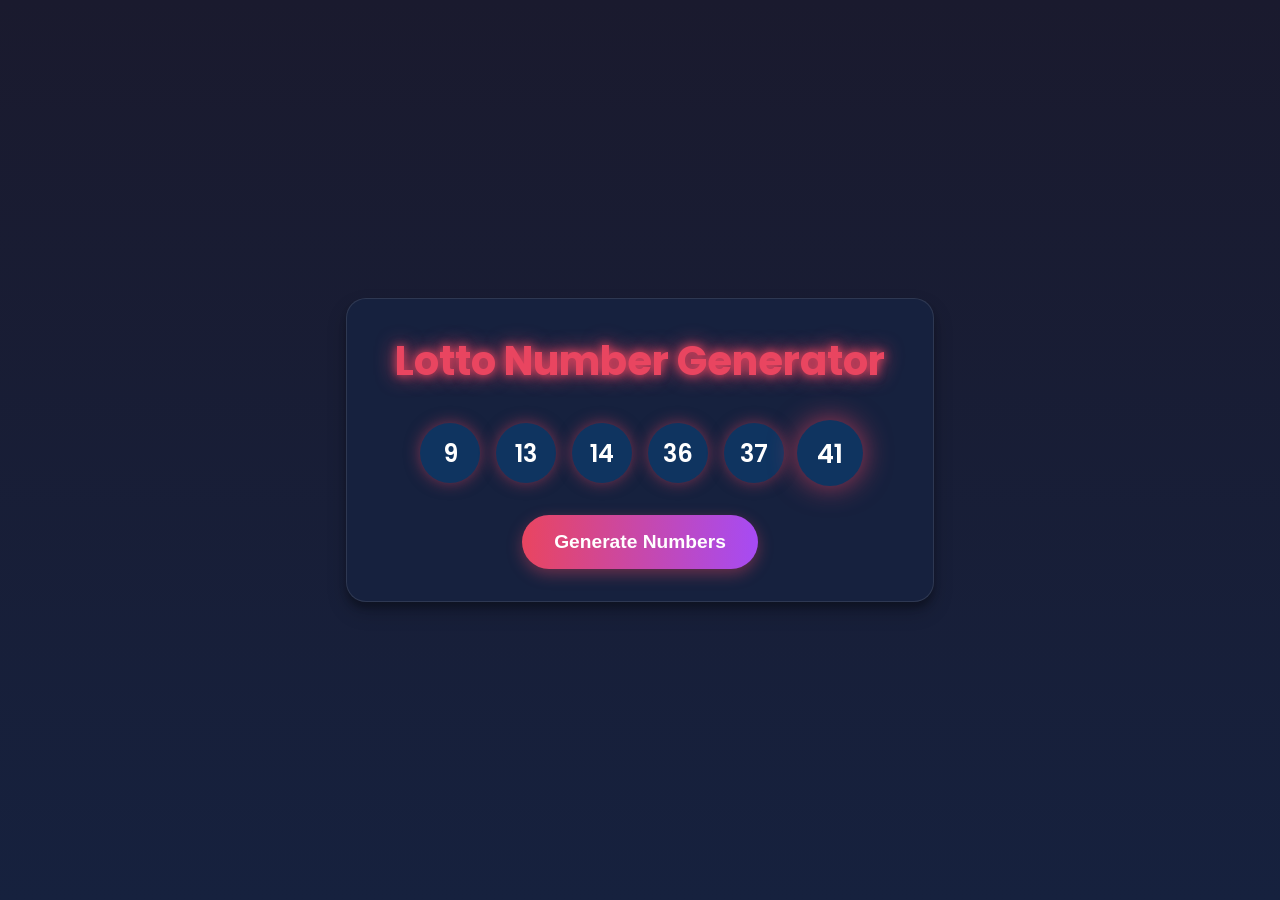
==== index.html @ a9f37d32 "Merge remote-tracking branch 'origin/main'" ====
<!DOCTYPE html>
<html lang="en">
<head>
    <meta charset="UTF-8">
    <meta name="viewport" content="width=device-width, initial-scale=1.0">
    <title>Lotto Number Generator</title>
    <link rel="stylesheet" href="style.css">
    <script src="main.js" defer></script>
</head>
<body>
    <main class="container">
        <h1>Lotto Number Generator</h1>
        <div class="lotto-numbers">
            <span class="number"></span>
            <span class="number"></span>
            <span class="number"></span>
            <span class="number"></span>
            <span class="number"></span>
            <span class="number"></span>
        </div>
        <button id="generate-btn">Generate Numbers</button>
    </main>
</body>
</html>
---- style.css ----
@import url('https://fonts.googleapis.com/css2?family=Poppins:wght@400;600;700&display=swap');

:root {
    --background-color: #1a1a2e;
    --container-color: #16213e;
    --primary-color: #0f3460;
    --accent-color: #e94560;
    --text-color: #ffffff;
    --font-family: 'Poppins', sans-serif;
}

* {
    margin: 0;
    padding: 0;
    box-sizing: border-box;
}

body {
    font-family: var(--font-family);
    background-color: var(--background-color);
    color: var(--text-color);
    display: flex;
    justify-content: center;
    align-items: center;
    min-height: 100vh;
    background-image: linear-gradient(to bottom, #1a1a2e, #16213e);

}

.container {
    background-color: var(--container-color);
    padding: 2rem 3rem;
    border-radius: 20px;
    text-align: center;
    box-shadow: 0 10px 20px rgba(0, 0, 0, 0.2), 0 6px 6px rgba(0, 0, 0, 0.23);
    border: 1px solid rgba(255, 255, 255, 0.1);
}

h1 {
    font-size: 2.5rem;
    font-weight: 700;
    margin-bottom: 2rem;
    color: var(--accent-color);
    text-shadow: 0 0 10px var(--accent-color), 0 0 20px var(--accent-color);
}

.lotto-numbers {
    display: flex;
    justify-content: center;
    gap: 1rem;
    margin-bottom: 2rem;
}

.number {
    background-color: var(--primary-color);
    color: var(--text-color);
    width: 60px;
    height: 60px;
    border-radius: 50%;
    display: flex;
    justify-content: center;
    align-items: center;
    font-size: 1.5rem;
    font-weight: 600;
    box-shadow: 0 0 15px rgba(233, 69, 96, 0.5);
    transition: all 0.3s ease;
}

#generate-btn {
    background-image: linear-gradient(to right, #e94560, #a64bf4);
    color: var(--text-color);
    border: none;
    padding: 1rem 2rem;
    font-size: 1.2rem;
    font-weight: 600;
    border-radius: 50px;
    cursor: pointer;
    transition: all 0.3s ease;
    box-shadow: 0 5px 15px rgba(233, 69, 96, 0.4);
}

#generate-btn:hover {
    transform: translateY(-3px);
    box-shadow: 0 8px 25px rgba(233, 69, 96, 0.6);
}

#generate-btn:active {
    transform: translateY(1px);
    box-shadow: 0 4px 10px rgba(233, 69, 96, 0.4);
}

@media (max-width: 600px) {
    .container {
        padding: 2rem;
    }

    h1 {
        font-size: 2rem;
    }

    .lotto-numbers {
        gap: 0.5rem;
    }

    .number {
        width: 50px;
        height: 50px;
        font-size: 1.2rem;
    }

    #generate-btn {
        padding: 0.8rem 1.5rem;
        font-size: 1rem;
    }
}
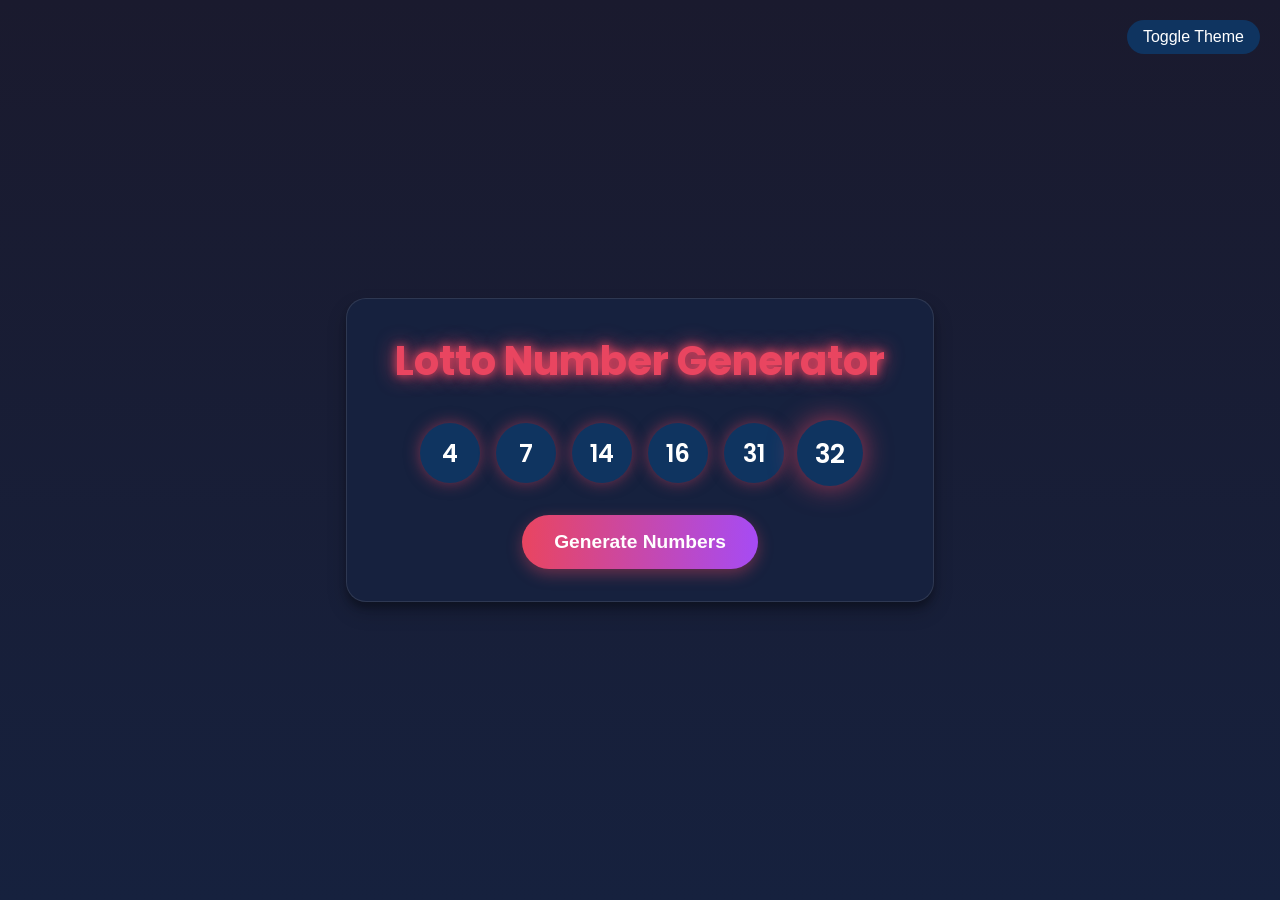
==== commit d06446d9: "feat: Add dark mode toggle" ====
--- a/index.html
+++ b/index.html
@@ -8,6 +8,7 @@
     <script src="main.js" defer></script>
 </head>
 <body>
+    <button id="theme-toggle">Toggle Theme</button>
     <main class="container">
         <h1>Lotto Number Generator</h1>
         <div class="lotto-numbers">
--- a/style.css
+++ b/style.css
@@ -7,6 +7,14 @@
     --accent-color: #e94560;
     --text-color: #ffffff;
     --font-family: 'Poppins', sans-serif;
+}
+
+body.light-mode {
+    --background-color: #f0f0f0;
+    --container-color: #ffffff;
+    --primary-color: #dcdcdc;
+    --accent-color: #ff6b6b;
+    --text-color: #333333;
 }
 
 * {
@@ -20,11 +28,31 @@
     background-color: var(--background-color);
     color: var(--text-color);
     display: flex;
+    flex-direction: column;
     justify-content: center;
     align-items: center;
     min-height: 100vh;
-    background-image: linear-gradient(to bottom, #1a1a2e, #16213e);
+    background-image: linear-gradient(to bottom, var(--background-color), var(--container-color));
+    transition: background-color 0.3s ease, color 0.3s ease;
+}
 
+#theme-toggle {
+    position: absolute;
+    top: 20px;
+    right: 20px;
+    background-color: var(--primary-color);
+    color: var(--text-color);
+    border: none;
+    padding: 0.5rem 1rem;
+    font-size: 1rem;
+    border-radius: 20px;
+    cursor: pointer;
+    transition: all 0.3s ease;
+}
+
+#theme-toggle:hover {
+    transform: translateY(-2px);
+    box-shadow: 0 4px 10px rgba(0, 0, 0, 0.2);
 }
 
 .container {
@@ -34,6 +62,7 @@
     text-align: center;
     box-shadow: 0 10px 20px rgba(0, 0, 0, 0.2), 0 6px 6px rgba(0, 0, 0, 0.23);
     border: 1px solid rgba(255, 255, 255, 0.1);
+    transition: background-color 0.3s ease;
 }
 
 h1 {
@@ -42,6 +71,7 @@
     margin-bottom: 2rem;
     color: var(--accent-color);
     text-shadow: 0 0 10px var(--accent-color), 0 0 20px var(--accent-color);
+    transition: color 0.3s ease, text-shadow 0.3s ease;
 }
 
 .lotto-numbers {
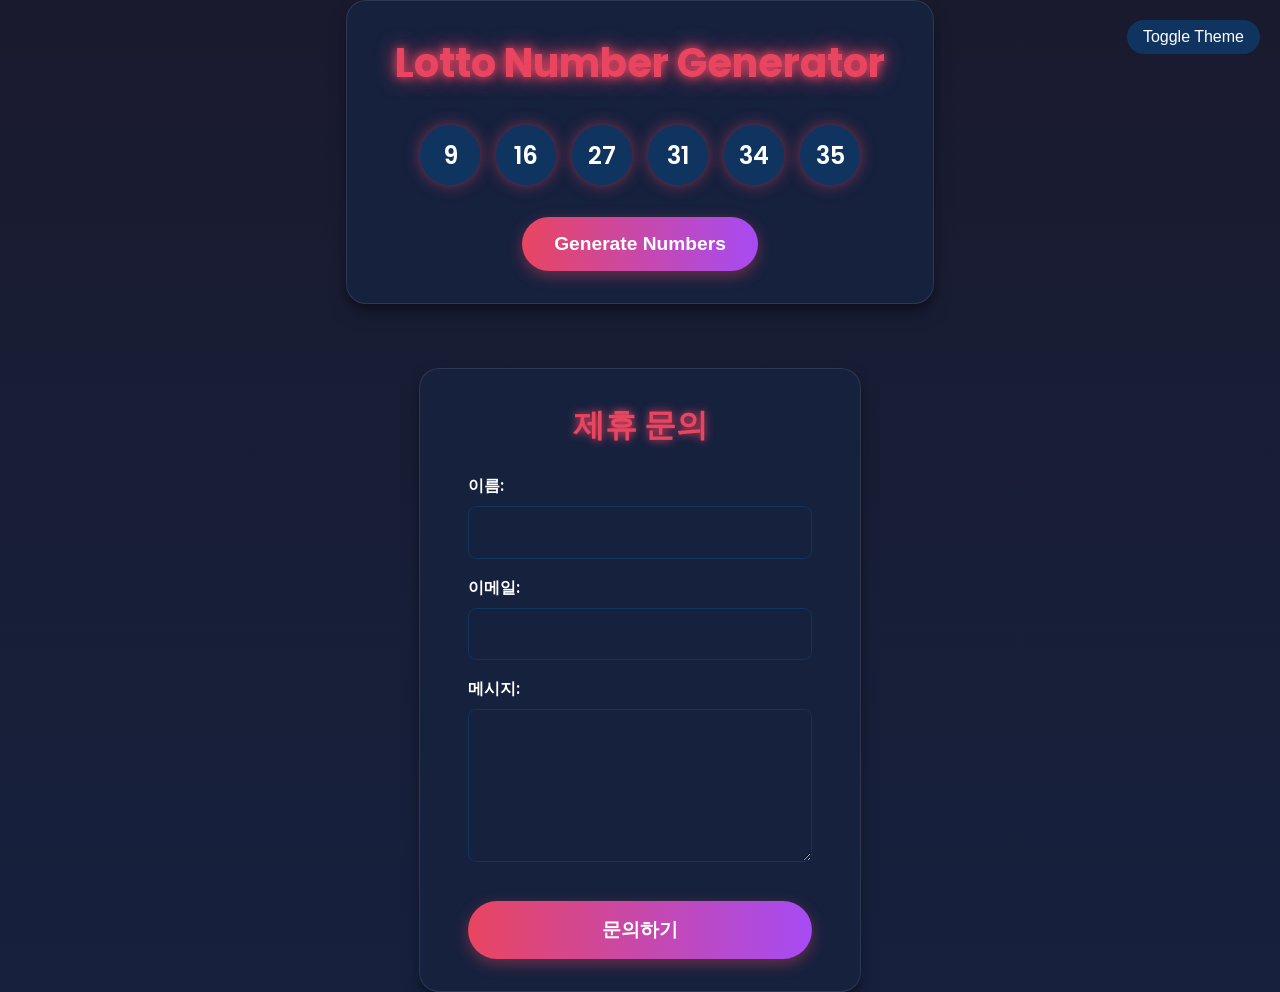
==== commit fad03fee: "feat: Formspree 제휴 문의 폼 추가 및 스타일 적용" ====
--- a/index.html
+++ b/index.html
@@ -21,5 +21,24 @@
         </div>
         <button id="generate-btn">Generate Numbers</button>
     </main>
+
+    <section id="contact-form" class="container">
+        <h2>제휴 문의</h2>
+        <form action="YOUR_FORMSPREE_ENDPOINT_HERE" method="POST">
+            <div class="form-group">
+                <label for="name">이름:</label>
+                <input type="text" id="name" name="name" required>
+            </div>
+            <div class="form-group">
+                <label for="email">이메일:</label>
+                <input type="email" id="email" name="email" required>
+            </div>
+            <div class="form-group">
+                <label for="message">메시지:</label>
+                <textarea id="message" name="message" rows="5" required></textarea>
+            </div>
+            <button type="submit">문의하기</button>
+        </form>
+    </section>
 </body>
 </html>
--- a/style.css
+++ b/style.css
@@ -143,3 +143,81 @@
         font-size: 1rem;
     }
 }
+
+/* Contact Form Styles */
+#contact-form {
+    margin-top: 4rem;
+    max-width: 600px;
+}
+
+#contact-form h2 {
+    font-size: 2rem;
+    font-weight: 700;
+    margin-bottom: 1.5rem;
+    color: var(--accent-color);
+    text-shadow: 0 0 8px var(--accent-color);
+}
+
+#contact-form form {
+    display: flex;
+    flex-direction: column;
+    gap: 1rem;
+}
+
+.form-group {
+    text-align: left;
+}
+
+.form-group label {
+    display: block;
+    margin-bottom: 0.5rem;
+    font-weight: 600;
+    color: var(--text-color);
+}
+
+.form-group input[type="text"],
+.form-group input[type="email"],
+.form-group textarea {
+    width: 100%;
+    padding: 0.8rem;
+    border: 1px solid var(--primary-color);
+    border-radius: 8px;
+    background-color: var(--container-color);
+    color: var(--text-color);
+    font-family: var(--font-family);
+    font-size: 1rem;
+    transition: border-color 0.3s ease;
+}
+
+.form-group input[type="text"]:focus,
+.form-group input[type="email"]:focus,
+.form-group textarea:focus {
+    outline: none;
+    border-color: var(--accent-color);
+    box-shadow: 0 0 0 2px rgba(233, 69, 96, 0.3);
+}
+
+#contact-form button[type="submit"] {
+    background-image: linear-gradient(to right, #e94560, #a64bf4);
+    color: var(--text-color);
+    border: none;
+    padding: 1rem 2rem;
+    font-size: 1.2rem;
+    font-weight: 600;
+    border-radius: 50px;
+    cursor: pointer;
+    transition: all 0.3s ease;
+    box-shadow: 0 5px 15px rgba(233, 69, 96, 0.4);
+    margin-top: 1rem;
+}
+
+#contact-form button[type="submit"]:hover {
+    transform: translateY(-3px);
+    box-shadow: 0 8px 25px rgba(233, 69, 96, 0.6);
+}
+
+#contact-form button[type="submit"]:active {
+    transform: translateY(1px);
+    box-shadow: 0 4px 10px rgba(233, 69, 96, 0.4);
+}
+
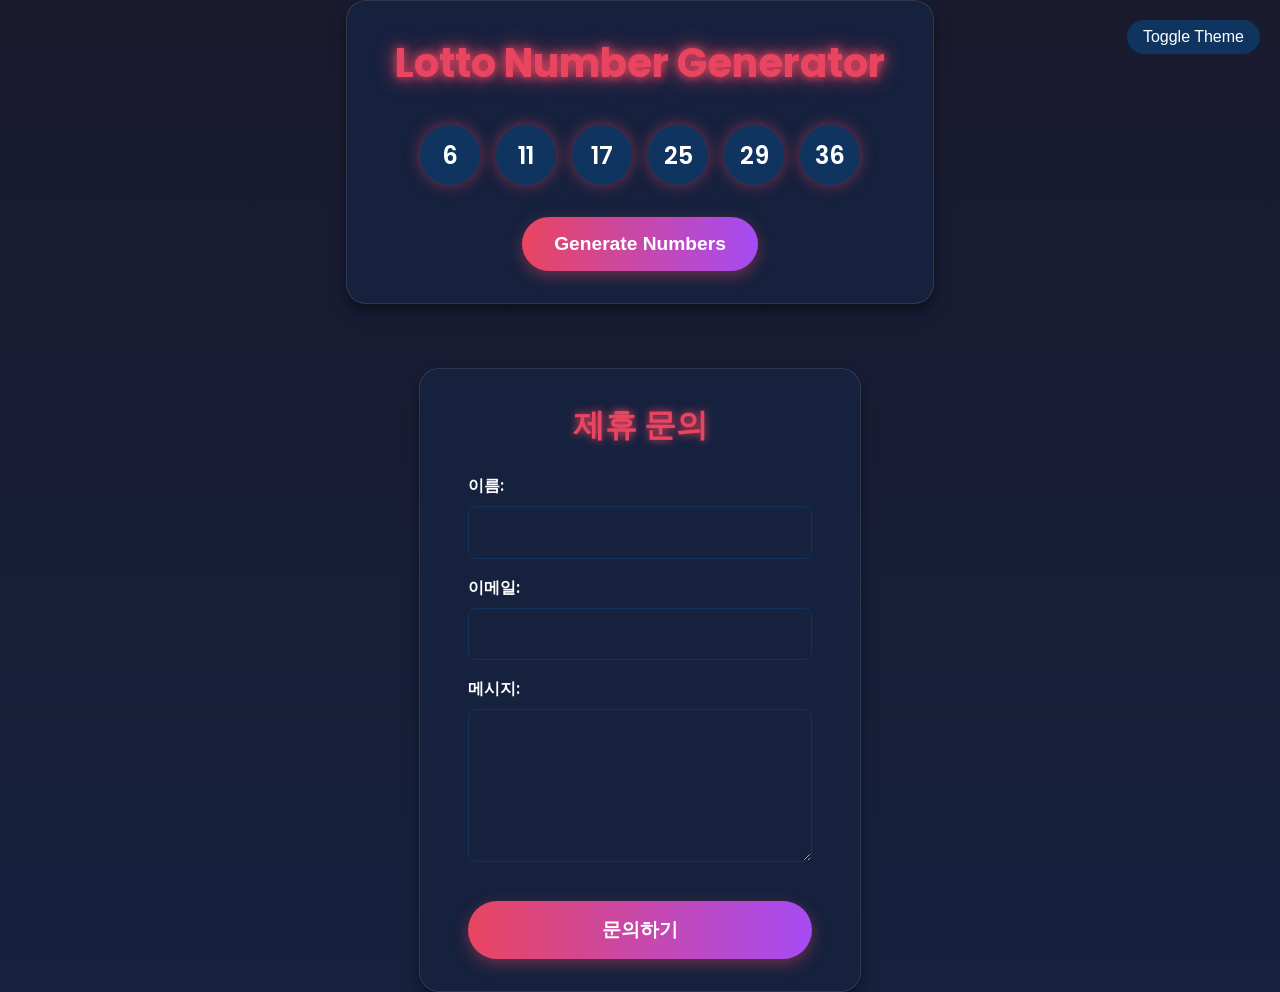
==== commit 7a750af7: "fix: Formspree 엔드포인트 URL 업데이트" ====
--- a/index.html
+++ b/index.html
@@ -24,7 +24,7 @@
 
     <section id="contact-form" class="container">
         <h2>제휴 문의</h2>
-        <form action="YOUR_FORMSPREE_ENDPOINT_HERE" method="POST">
+        <form action="https://formspree.io/f/xkovbgrj" method="POST">
             <div class="form-group">
                 <label for="name">이름:</label>
                 <input type="text" id="name" name="name" required>
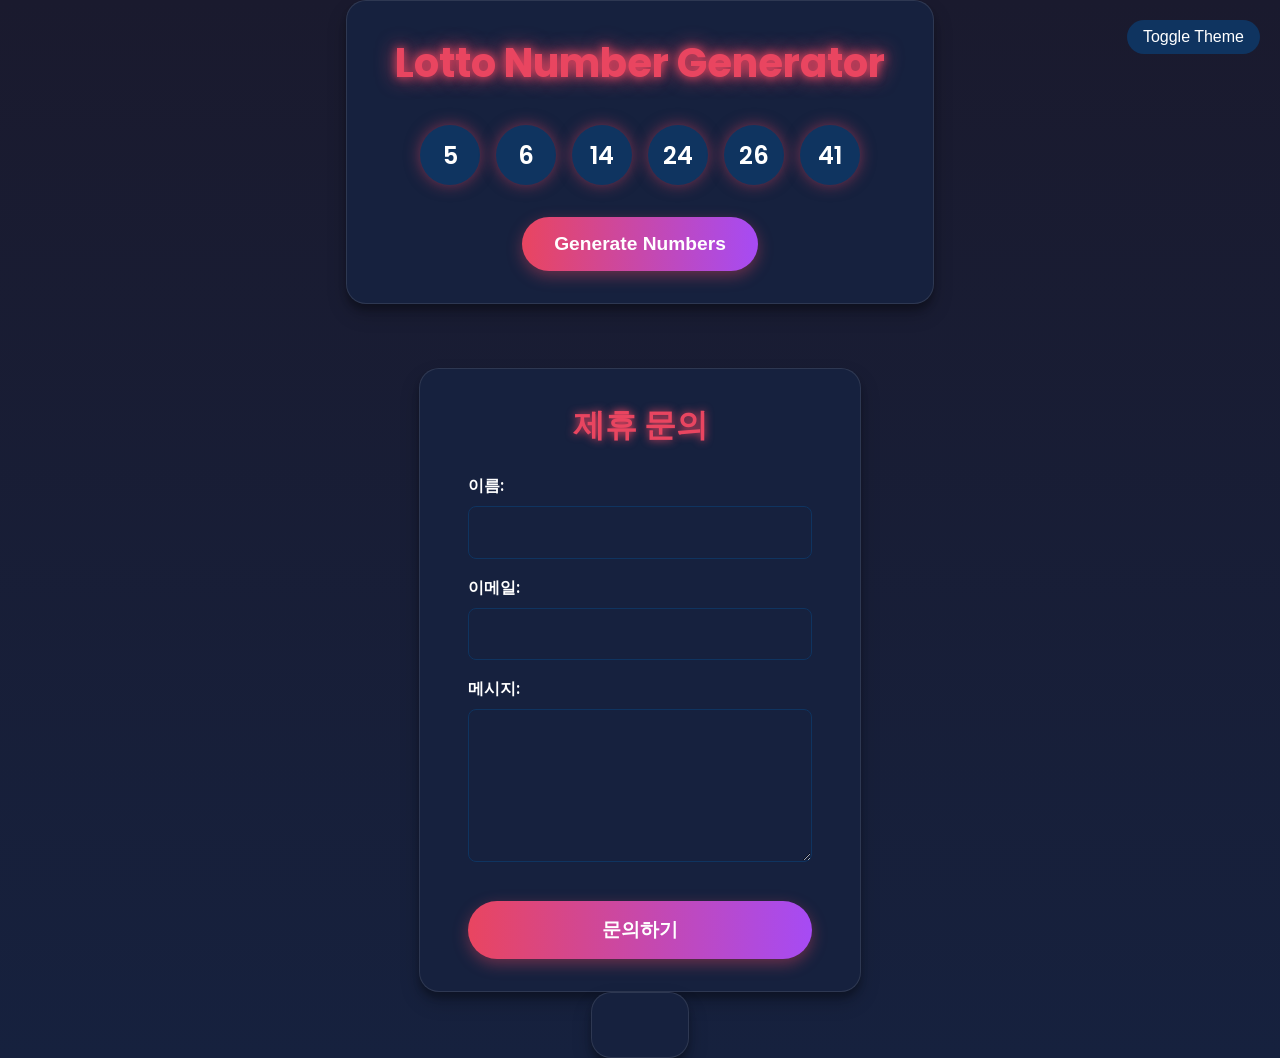
==== commit f03ed655: "feat: Disqus 댓글 기능 추가" ====
--- a/index.html
+++ b/index.html
@@ -40,5 +40,23 @@
             <button type="submit">문의하기</button>
         </form>
     </section>
+
+    <div id="disqus_thread" class="container"></div>
+    <script>
+        /**
+        *  RECOMMENDED CONFIGURATION VARIABLES: EDIT AND UNCOMMENT THE SECTION BELOW TO INSERT DYNAMIC VALUES FROM YOUR PLATFORM OR CMS.
+        *  LEARN WHY DEFINING THESE VARIABLES IS IMPORTANT: https://disqus.com/admin/universalcode/#configuration-variables    */
+        var disqus_config = function () {
+        this.page.url = window.location.href;  // 페이지의 정식 URL로 설정 (배포 후 실제 URL로 변경 필요)
+        this.page.identifier = 'lotto-generator-page'; // 페이지의 고유 식별자 (모든 페이지마다 달라야 함)
+        };
+        (function() { // DON'T EDIT BELOW THIS LINE
+        var d = document, s = d.createElement('script');
+        s.src = 'https://productbuilder-0po2iicuct.disqus.com/embed.js';
+        s.setAttribute('data-timestamp', +new Date());
+        (d.head || d.body).appendChild(s);
+        })();
+    </script>
+    <noscript>Please enable JavaScript to view the <a href="https://disqus.com/?ref_noscript">comments powered by Disqus.</a></noscript>
 </body>
 </html>
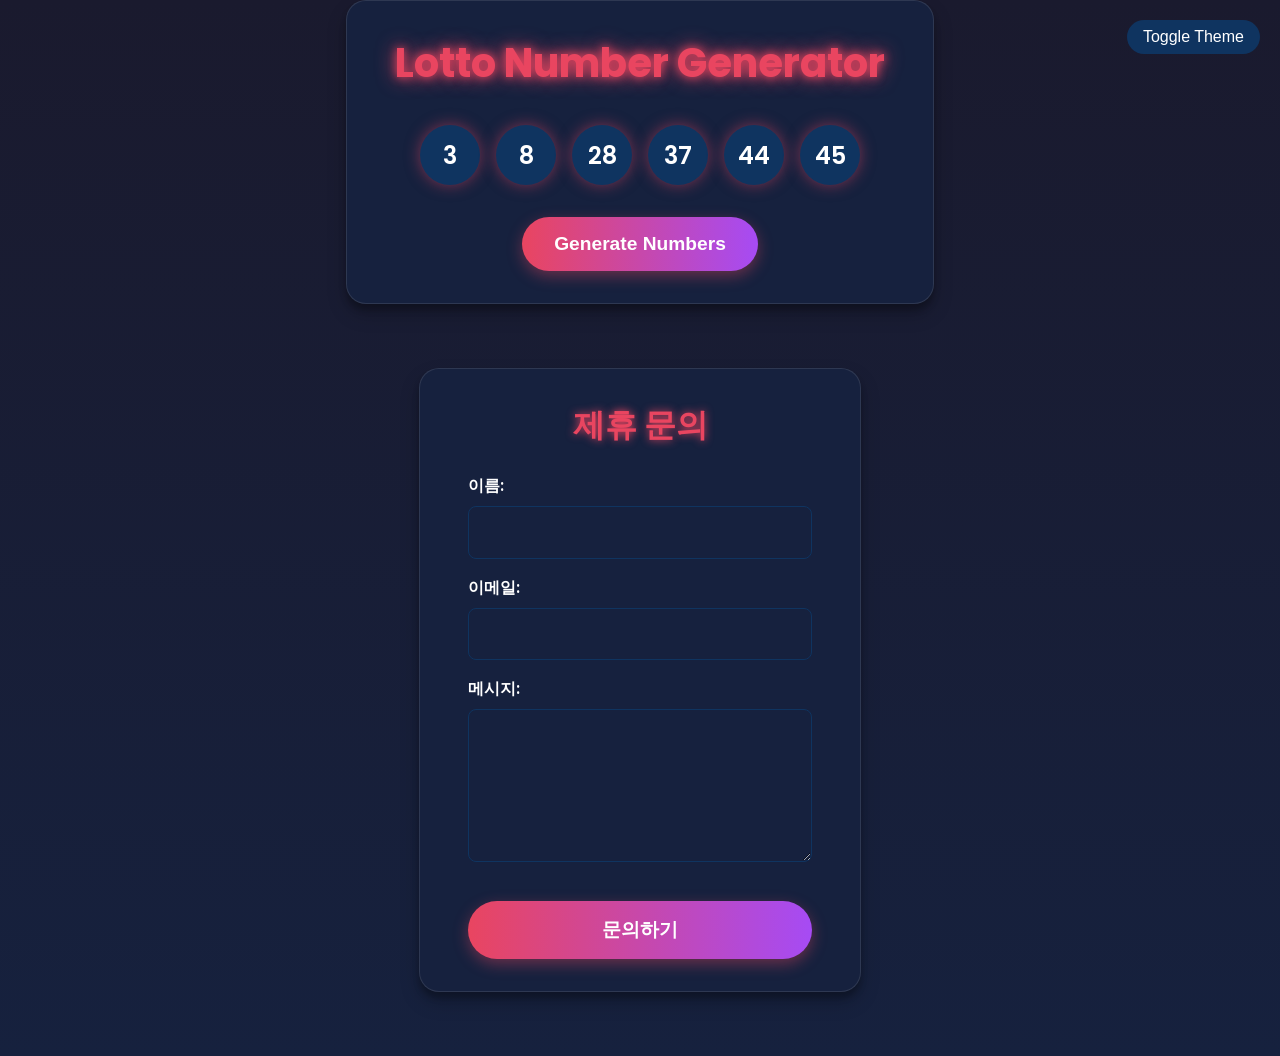
==== commit 0ac0857c: "fix: Disqus 레이아웃 스타일 수정" ====
--- a/index.html
+++ b/index.html
@@ -41,7 +41,7 @@
         </form>
     </section>
 
-    <div id="disqus_thread" class="container"></div>
+    <div id="disqus_thread"></div>
     <script>
         /**
         *  RECOMMENDED CONFIGURATION VARIABLES: EDIT AND UNCOMMENT THE SECTION BELOW TO INSERT DYNAMIC VALUES FROM YOUR PLATFORM OR CMS.
--- a/style.css
+++ b/style.css
@@ -218,6 +218,14 @@
 
 #contact-form button[type="submit"]:active {
     transform: translateY(1px);
-    box-shadow: 0 4px 10px rgba(233, 69, 96, 0.4);
-}
-
+    box-show: 0 4px 10px rgba(233, 69, 96, 0.4);
+}
+
+/* Disqus Thread Styles */
+#disqus_thread {
+    margin-top: 4rem;
+    width: 100%;
+    max-width: 600px;
+    padding: 0 2rem;
+}
+
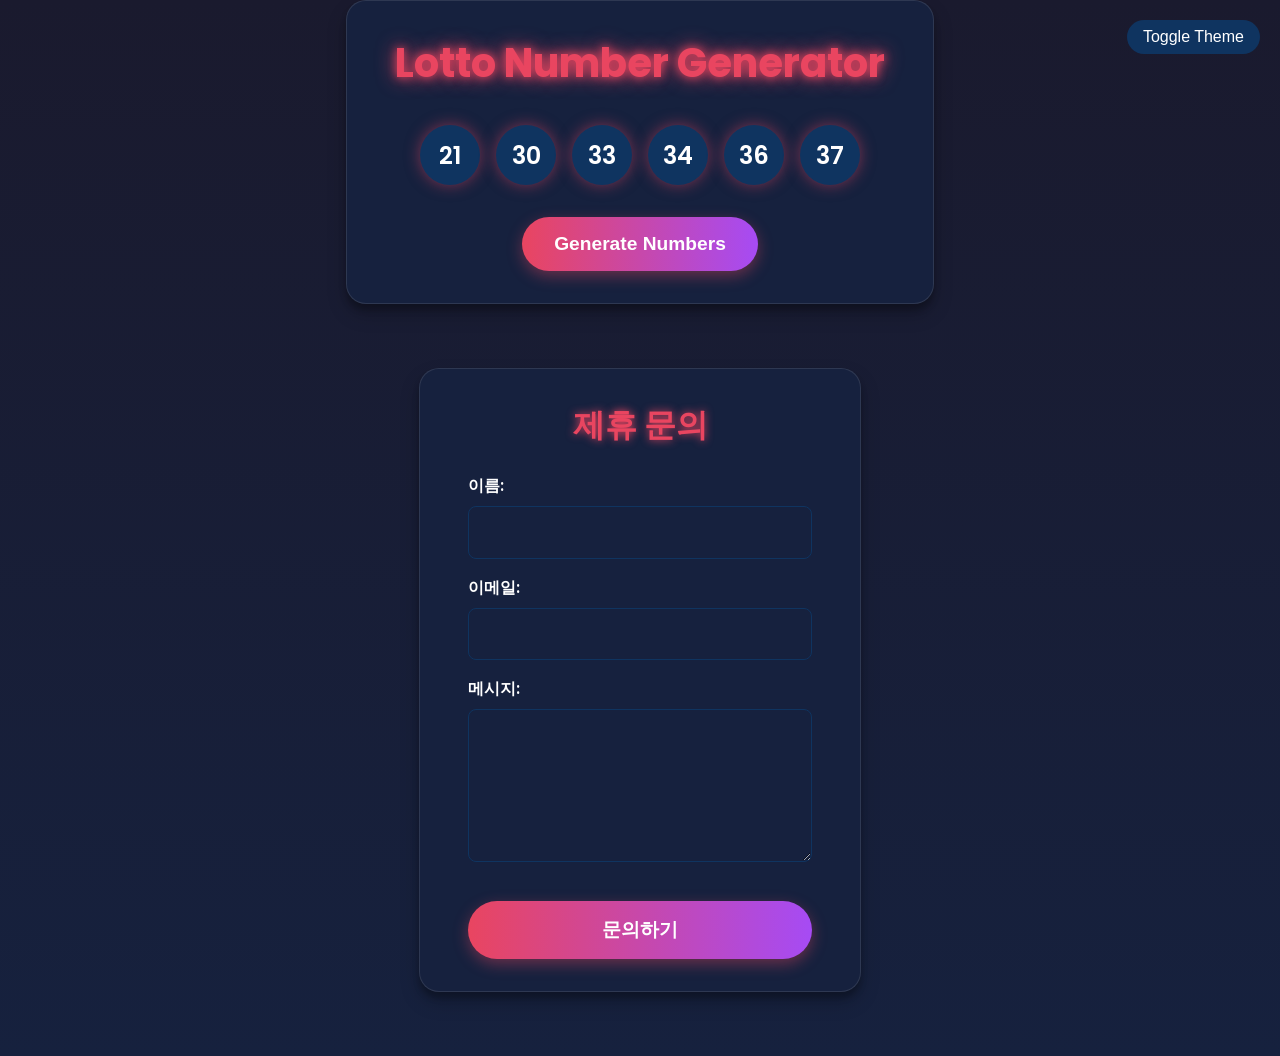
==== commit 7a4bf194: "feat: Google AdSense 연동" ====
--- a/index.html
+++ b/index.html
@@ -1,9 +1,12 @@
 <!DOCTYPE html>
 <html lang="en">
 <head>
+    <script async src="https://pagead2.googlesyndication.com/pagead/js/adsbygoogle.js?client=ca-pub-6748941406737176"
+     crossorigin="anonymous"></script>
     <meta charset="UTF-8">
     <meta name="viewport" content="width=device-width, initial-scale=1.0">
     <title>Lotto Number Generator</title>
+    <meta name="google-adsense-account" content="ca-pub-6748941406737176">
     <link rel="stylesheet" href="style.css">
     <script src="main.js" defer></script>
 </head>
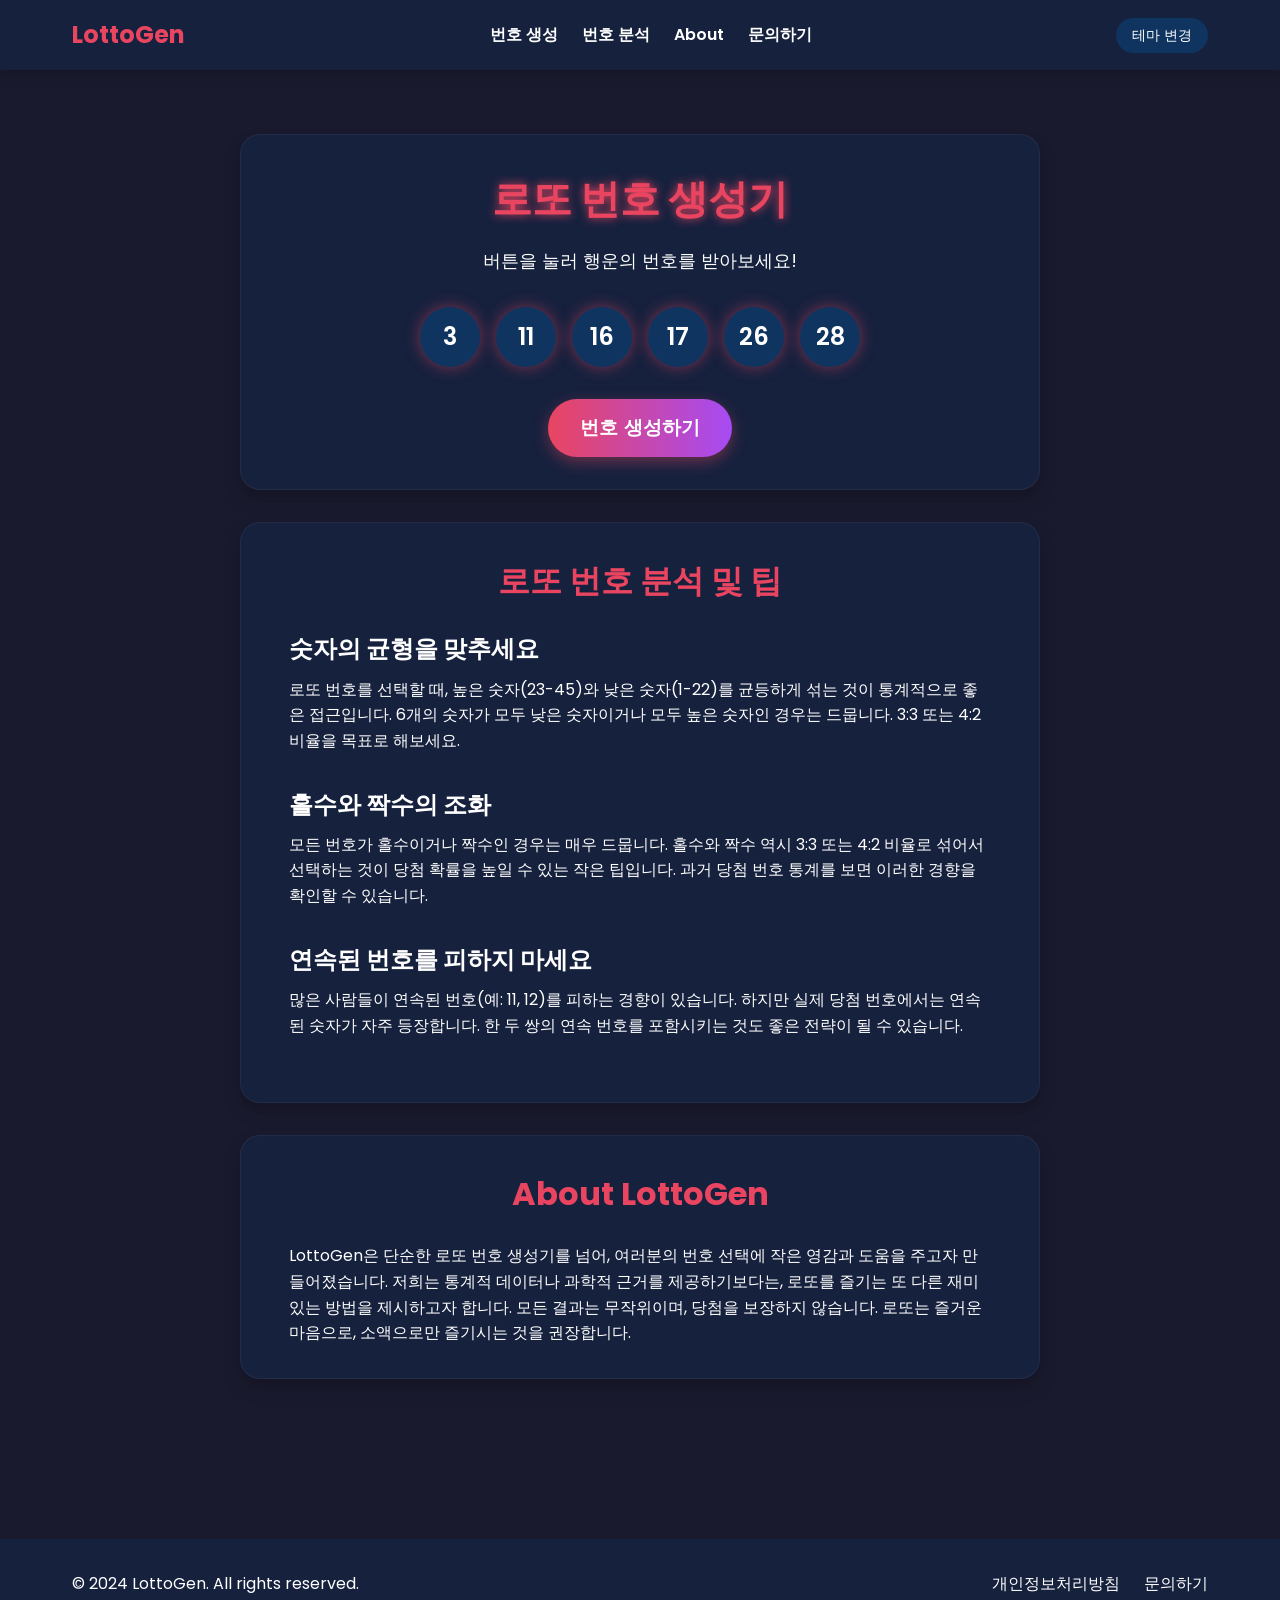
==== commit 3cb39a16: "feat: 애드센스 승인을 위한 사이트 품질 개선" ====
--- a/index.html
+++ b/index.html
@@ -1,57 +1,91 @@
 <!DOCTYPE html>
-<html lang="en">
+<html lang="ko">
 <head>
     <script async src="https://pagead2.googlesyndication.com/pagead/js/adsbygoogle.js?client=ca-pub-6748941406737176"
      crossorigin="anonymous"></script>
     <meta charset="UTF-8">
     <meta name="viewport" content="width=device-width, initial-scale=1.0">
-    <title>Lotto Number Generator</title>
+    <title>로또 번호 생성기 및 분석 - LottoGen</title>
+    <meta name="description" content="LottoGen은 행운의 로또 번호를 생성하고, 로또 번호 선택에 도움이 되는 간단한 분석과 팁을 제공합니다.">
     <meta name="google-adsense-account" content="ca-pub-6748941406737176">
     <link rel="stylesheet" href="style.css">
     <script src="main.js" defer></script>
 </head>
 <body>
-    <button id="theme-toggle">Toggle Theme</button>
-    <main class="container">
-        <h1>Lotto Number Generator</h1>
-        <div class="lotto-numbers">
-            <span class="number"></span>
-            <span class="number"></span>
-            <span class="number"></span>
-            <span class="number"></span>
-            <span class="number"></span>
-            <span class="number"></span>
+
+    <header class="site-header">
+        <div class="header-container">
+            <a href="index.html" class="logo">LottoGen</a>
+            <nav class="main-nav">
+                <ul>
+                    <li><a href="#lotto-generator">번호 생성</a></li>
+                    <li><a href="#lotto-analysis">번호 분석</a></li>
+                    <li><a href="#about">About</a></li>
+                    <li><a href="contact.html">문의하기</a></li>
+                </ul>
+            </nav>
+            <button id="theme-toggle">테마 변경</button>
         </div>
-        <button id="generate-btn">Generate Numbers</button>
+    </header>
+
+    <main>
+        <section id="lotto-generator" class="container">
+            <h1>로또 번호 생성기</h1>
+            <p class="subtitle">버튼을 눌러 행운의 번호를 받아보세요!</p>
+            <div class="lotto-numbers">
+                <span class="number"></span>
+                <span class="number"></span>
+                <span class="number"></span>
+                <span class="number"></span>
+                <span class="number"></span>
+                <span class="number"></span>
+            </div>
+            <button id="generate-btn">번호 생성하기</button>
+        </section>
+
+        <section id="lotto-analysis" class="container content-section">
+            <h2>로또 번호 분석 및 팁</h2>
+            <article>
+                <h3>숫자의 균형을 맞추세요</h3>
+                <p>로또 번호를 선택할 때, 높은 숫자(23-45)와 낮은 숫자(1-22)를 균등하게 섞는 것이 통계적으로 좋은 접근입니다. 6개의 숫자가 모두 낮은 숫자이거나 모두 높은 숫자인 경우는 드뭅니다. 3:3 또는 4:2 비율을 목표로 해보세요.</p>
+            </article>
+            <article>
+                <h3>홀수와 짝수의 조화</h3>
+                <p>모든 번호가 홀수이거나 짝수인 경우는 매우 드뭅니다. 홀수와 짝수 역시 3:3 또는 4:2 비율로 섞어서 선택하는 것이 당첨 확률을 높일 수 있는 작은 팁입니다. 과거 당첨 번호 통계를 보면 이러한 경향을 확인할 수 있습니다.</p>
+            </article>
+            <article>
+                <h3>연속된 번호를 피하지 마세요</h3>
+                <p>많은 사람들이 연속된 번호(예: 11, 12)를 피하는 경향이 있습니다. 하지만 실제 당첨 번호에서는 연속된 숫자가 자주 등장합니다. 한 두 쌍의 연속 번호를 포함시키는 것도 좋은 전략이 될 수 있습니다.</p>
+            </article>
+        </section>
+
+        <section id="about" class="container content-section">
+            <h2>About LottoGen</h2>
+            <p>LottoGen은 단순한 로또 번호 생성기를 넘어, 여러분의 번호 선택에 작은 영감과 도움을 주고자 만들어졌습니다. 저희는 통계적 데이터나 과학적 근거를 제공하기보다는, 로또를 즐기는 또 다른 재미있는 방법을 제시하고자 합니다. 모든 결과는 무작위이며, 당첨을 보장하지 않습니다. 로또는 즐거운 마음으로, 소액으로만 즐기시는 것을 권장합니다.</p>
+        </section>
+
+        <div id="disqus_thread"></div>
     </main>
+    
+    <footer class="site-footer">
+        <div class="footer-container">
+            <p>&copy; 2024 LottoGen. All rights reserved.</p>
+            <nav class="footer-nav">
+                <ul>
+                    <li><a href="privacy.html">개인정보처리방침</a></li>
+                    <li><a href="contact.html">문의하기</a></li>
+                </ul>
+            </nav>
+        </div>
+    </footer>
 
-    <section id="contact-form" class="container">
-        <h2>제휴 문의</h2>
-        <form action="https://formspree.io/f/xkovbgrj" method="POST">
-            <div class="form-group">
-                <label for="name">이름:</label>
-                <input type="text" id="name" name="name" required>
-            </div>
-            <div class="form-group">
-                <label for="email">이메일:</label>
-                <input type="email" id="email" name="email" required>
-            </div>
-            <div class="form-group">
-                <label for="message">메시지:</label>
-                <textarea id="message" name="message" rows="5" required></textarea>
-            </div>
-            <button type="submit">문의하기</button>
-        </form>
-    </section>
-
-    <div id="disqus_thread"></div>
     <script>
         /**
         *  RECOMMENDED CONFIGURATION VARIABLES: EDIT AND UNCOMMENT THE SECTION BELOW TO INSERT DYNAMIC VALUES FROM YOUR PLATFORM OR CMS.
         *  LEARN WHY DEFINING THESE VARIABLES IS IMPORTANT: https://disqus.com/admin/universalcode/#configuration-variables    */
         var disqus_config = function () {
-        this.page.url = window.location.href;  // 페이지의 정식 URL로 설정 (배포 후 실제 URL로 변경 필요)
-        this.page.identifier = 'lotto-generator-page'; // 페이지의 고유 식별자 (모든 페이지마다 달라야 함)
+        this.page.url = window.location.href;
+        this.page.identifier = 'lotto-generator-page-main';
         };
         (function() { // DON'T EDIT BELOW THIS LINE
         var d = document, s = d.createElement('script');
@@ -61,5 +95,6 @@
         })();
     </script>
     <noscript>Please enable JavaScript to view the <a href="https://disqus.com/?ref_noscript">comments powered by Disqus.</a></noscript>
+
 </body>
 </html>
--- a/style.css
+++ b/style.css
@@ -7,12 +7,13 @@
     --accent-color: #e94560;
     --text-color: #ffffff;
     --font-family: 'Poppins', sans-serif;
+    --header-height: 70px;
 }
 
 body.light-mode {
-    --background-color: #f0f0f0;
+    --background-color: #f4f4f9;
     --container-color: #ffffff;
-    --primary-color: #dcdcdc;
+    --primary-color: #e0e0e0;
     --accent-color: #ff6b6b;
     --text-color: #333333;
 }
@@ -23,36 +24,77 @@
     box-sizing: border-box;
 }
 
+html {
+    scroll-behavior: smooth;
+}
+
 body {
     font-family: var(--font-family);
     background-color: var(--background-color);
     color: var(--text-color);
-    display: flex;
-    flex-direction: column;
-    justify-content: center;
+    line-height: 1.6;
+    padding-top: var(--header-height);
+    transition: background-color 0.3s ease, color 0.3s ease;
+}
+
+/* Header and Navigation */
+.site-header {
+    background-color: var(--container-color);
+    box-shadow: 0 2px 10px rgba(0,0,0,0.2);
+    position: fixed;
+    top: 0;
+    width: 100%;
+    z-index: 1000;
+}
+
+.header-container {
+    display: flex;
+    justify-content: space-between;
     align-items: center;
-    min-height: 100vh;
-    background-image: linear-gradient(to bottom, var(--background-color), var(--container-color));
-    transition: background-color 0.3s ease, color 0.3s ease;
+    max-width: 1200px;
+    margin: 0 auto;
+    padding: 0 2rem;
+    height: var(--header-height);
+}
+
+.logo {
+    font-size: 1.5rem;
+    font-weight: 700;
+    color: var(--accent-color);
+    text-decoration: none;
+}
+
+.main-nav ul {
+    list-style: none;
+    display: flex;
+    gap: 1.5rem;
+}
+
+.main-nav a {
+    color: var(--text-color);
+    text-decoration: none;
+    font-weight: 600;
+    transition: color 0.3s ease;
+}
+
+.main-nav a:hover {
+    color: var(--accent-color);
 }
 
 #theme-toggle {
-    position: absolute;
-    top: 20px;
-    right: 20px;
     background-color: var(--primary-color);
     color: var(--text-color);
     border: none;
     padding: 0.5rem 1rem;
-    font-size: 1rem;
+    font-size: 0.9rem;
     border-radius: 20px;
     cursor: pointer;
     transition: all 0.3s ease;
 }
 
-#theme-toggle:hover {
-    transform: translateY(-2px);
-    box-shadow: 0 4px 10px rgba(0, 0, 0, 0.2);
+/* Main Content and Containers */
+main {
+    padding: 2rem 0;
 }
 
 .container {
@@ -60,18 +102,46 @@
     padding: 2rem 3rem;
     border-radius: 20px;
     text-align: center;
-    box-shadow: 0 10px 20px rgba(0, 0, 0, 0.2), 0 6px 6px rgba(0, 0, 0, 0.23);
-    border: 1px solid rgba(255, 255, 255, 0.1);
+    box-shadow: 0 10px 20px rgba(0, 0, 0, 0.1), 0 6px 6px rgba(0, 0, 0, 0.1);
+    border: 1px solid rgba(255, 255, 255, 0.05);
+    margin: 2rem auto;
+    max-width: 800px;
     transition: background-color 0.3s ease;
 }
 
-h1 {
+.content-section {
+    text-align: left;
+}
+
+.content-section h2 {
+    text-align: center;
+    font-size: 2rem;
+    font-weight: 700;
+    margin-bottom: 1.5rem;
+    color: var(--accent-color);
+}
+
+.content-section article {
+    margin-bottom: 2rem;
+}
+
+.content-section article h3 {
+    font-size: 1.5rem;
+    margin-bottom: 0.5rem;
+}
+
+/* Lotto Generator Specific */
+#lotto-generator h1 {
     font-size: 2.5rem;
     font-weight: 700;
+    margin-bottom: 1rem;
+    color: var(--accent-color);
+    text-shadow: 0 0 10px var(--accent-color);
+}
+
+.subtitle {
     margin-bottom: 2rem;
-    color: var(--accent-color);
-    text-shadow: 0 0 10px var(--accent-color), 0 0 20px var(--accent-color);
-    transition: color 0.3s ease, text-shadow 0.3s ease;
+    font-size: 1.1rem;
 }
 
 .lotto-numbers {
@@ -92,7 +162,7 @@
     align-items: center;
     font-size: 1.5rem;
     font-weight: 600;
-    box-shadow: 0 0 15px rgba(233, 69, 96, 0.5);
+    box-shadow: 0 0 15px rgba(233, 69, 96, 0.3);
     transition: all 0.3s ease;
 }
 
@@ -114,37 +184,40 @@
     box-shadow: 0 8px 25px rgba(233, 69, 96, 0.6);
 }
 
-#generate-btn:active {
-    transform: translateY(1px);
-    box-shadow: 0 4px 10px rgba(233, 69, 96, 0.4);
-}
-
-@media (max-width: 600px) {
-    .container {
-        padding: 2rem;
-    }
-
-    h1 {
-        font-size: 2rem;
-    }
-
-    .lotto-numbers {
-        gap: 0.5rem;
-    }
-
-    .number {
-        width: 50px;
-        height: 50px;
-        font-size: 1.2rem;
-    }
-
-    #generate-btn {
-        padding: 0.8rem 1.5rem;
-        font-size: 1rem;
-    }
-}
-
-/* Contact Form Styles */
+/* Footer */
+.site-footer {
+    background-color: var(--container-color);
+    padding: 2rem 0;
+    margin-top: 4rem;
+}
+
+.footer-container {
+    display: flex;
+    justify-content: space-between;
+    align-items: center;
+    max-width: 1200px;
+    margin: 0 auto;
+    padding: 0 2rem;
+}
+
+.footer-nav ul {
+    list-style: none;
+    display: flex;
+    gap: 1.5rem;
+}
+
+.footer-nav a {
+    color: var(--text-color);
+    text-decoration: none;
+    transition: color 0.3s ease;
+}
+
+.footer-nav a:hover {
+    color: var(--accent-color);
+}
+
+
+/* Contact Form Styles (for contact.html) */
 #contact-form {
     margin-top: 4rem;
     max-width: 600px;
@@ -194,7 +267,6 @@
 .form-group textarea:focus {
     outline: none;
     border-color: var(--accent-color);
-    box-shadow: 0 0 0 2px rgba(233, 69, 96, 0.3);
 }
 
 #contact-form button[type="submit"] {
@@ -211,21 +283,27 @@
     margin-top: 1rem;
 }
 
-#contact-form button[type="submit"]:hover {
-    transform: translateY(-3px);
-    box-shadow: 0 8px 25px rgba(233, 69, 96, 0.6);
-}
-
-#contact-form button[type="submit"]:active {
-    transform: translateY(1px);
-    box-show: 0 4px 10px rgba(233, 69, 96, 0.4);
-}
-
 /* Disqus Thread Styles */
 #disqus_thread {
-    margin-top: 4rem;
+    margin: 4rem auto;
     width: 100%;
-    max-width: 600px;
+    max-width: 800px;
     padding: 0 2rem;
 }
 
+@media (max-width: 768px) {
+    .header-container, .footer-container {
+        flex-direction: column;
+        gap: 1rem;
+        padding-top: 1rem;
+        padding-bottom: 1rem;
+        height: auto;
+    }
+    body {
+        padding-top: 140px; /* Adjust for taller header */
+    }
+    .main-nav ul {
+        gap: 1rem;
+    }
+}
+
